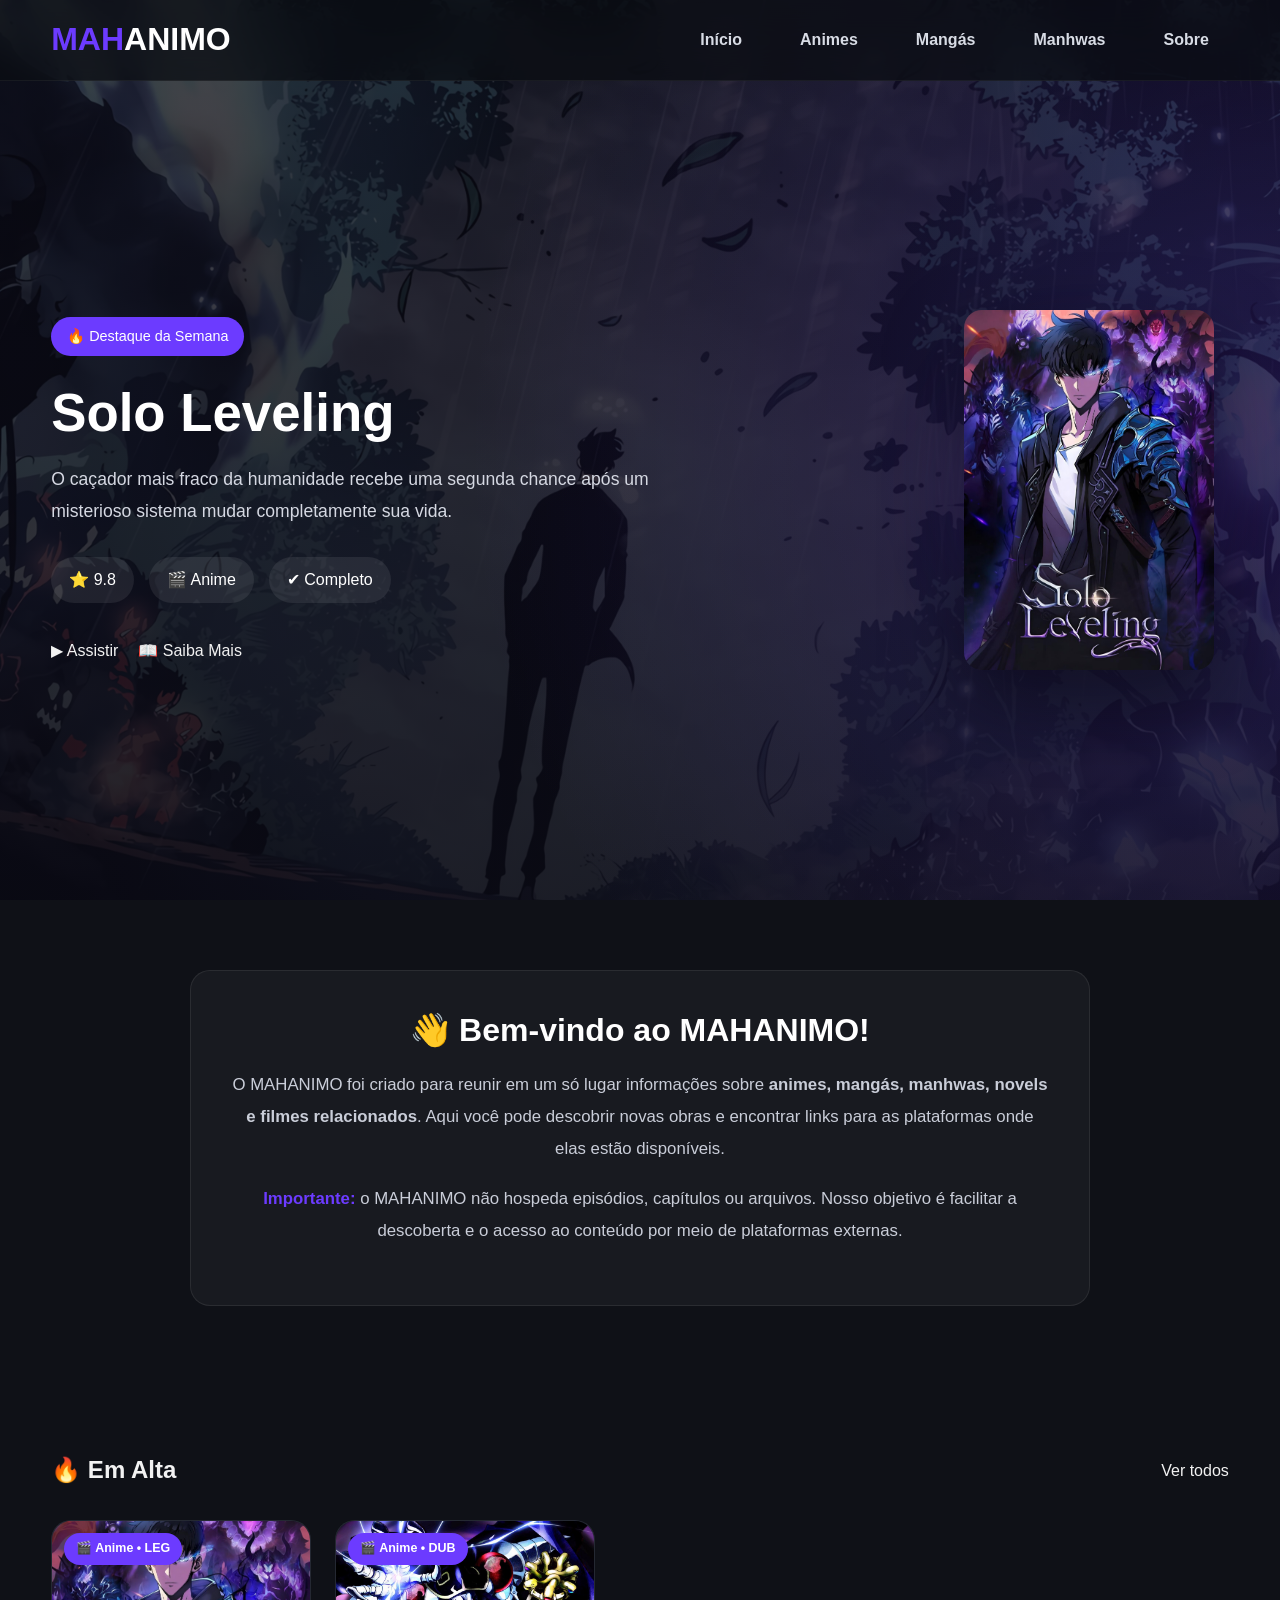
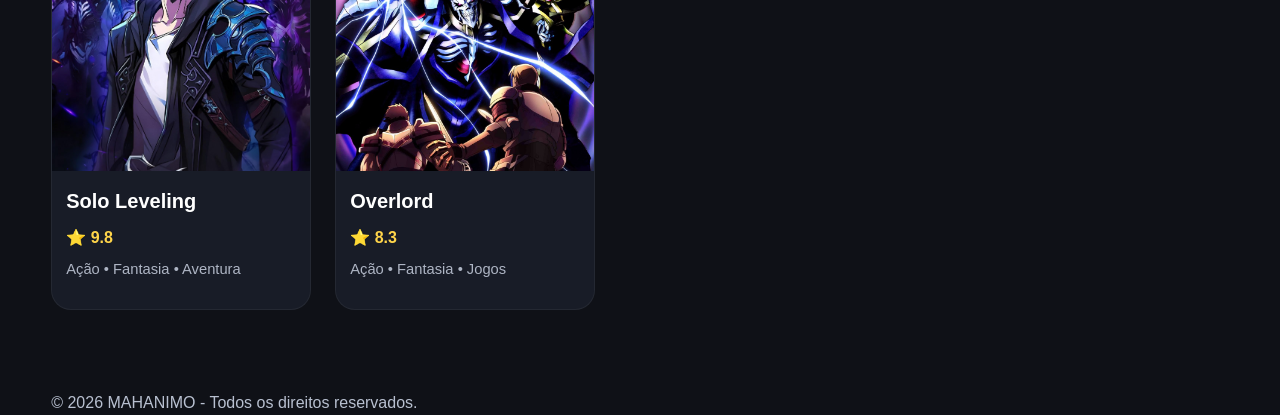
==== projetos/MAHANIMO/index.html @ c658a800 "Adiciona estrutura inicial do MAHANIMO" ====
<!doctype html>
<html lang="pt-BR">
  <head>
    <meta charset="UTF-8" />
    <meta name="viewport" content="width=device-width, initial-scale=1.0" />

    <title>MAHANIMO | Seu universo de animes, mangás e manhwas</title>

    <!-- ======================== LINKS DO CSS -- INICIO =================================== -->

    <!--========= CSS DA PASTA BASE ==============-->

    <link rel="stylesheet" href="assets/css/base/base.css" />
    <link rel="stylesheet" href="assets/css/base/layout.css" />
    <link rel="stylesheet" href="assets/css/base/reset.css" />
    <link rel="stylesheet" href="assets/css/base/responsivo.css" />
    <link rel="stylesheet" href="assets/css/base/tema.css" />
    <link rel="stylesheet" href="assets/css/base/variaveis.css" />

    <!--========= CSS DA PASTA PAGINA INICIAL --  SUBPASTA HERO ==============-->

    <link
      rel="stylesheet"
      href="assets/css/pagina_inicial/hero/hero_estrutura.css"
    />
    <link
      rel="stylesheet"
      href="assets/css/pagina_inicial/hero/hero_aparencia.css"
    />
    <link
      rel="stylesheet"
      href="assets/css/pagina_inicial/hero/hero_animacao.css"
    />

    <!--========= CSS DA PASTA PAGINA INICIAL --  SUBPASTA BOTÕES ==============-->

    <link
      rel="stylesheet"
      href="assets/css/pagina_inicial/botoes/botoes_animacao.css"
    />
    <link
      rel="stylesheet"
      href="assets/css/pagina_inicial/botoes/botoes_aparencia.css"
    />
    <link
      rel="stylesheet"
      href="assets/css/pagina_inicial/botoes/botoes_estrutura.css"
    />

    <!--========= CSS DA PASTA PAGINA INICIAL --  SUBPASTA MENU ==============-->

    <link
      rel="stylesheet"
      href="assets/css/pagina_inicial/menu/menu_animacao.css"
    />
    <link
      rel="stylesheet"
      href="assets/css/pagina_inicial/menu/menu_aparencia.css"
    />
    <link
      rel="stylesheet"
      href="assets/css/pagina_inicial/menu/menu_estrutura.css"
    />

    <!--========= CSS DA PASTA PAGINA INICIAL --  SUBPASTA CATEGORIAS ==============-->

    <link
      rel="stylesheet"
      href="assets/css/pagina_inicial/categorias/categorias_estrutura.css"
    />
    <link
      rel="stylesheet"
      href="assets/css/pagina_inicial/categorias/categorias_aparencia.css"
    />
    <link
      rel="stylesheet"
      href="assets/css/pagina_inicial/categorias/categorias_animacao.css"
    />

    <!--========= CSS DA PASTA PAGINA INICIAL --  SUBPASTA CARDS ==============-->
    <link rel="stylesheet" href="assets/components/cards/cards_estrutura.css" />
    <link rel="stylesheet" href="assets/components/cards/cards_aparencia.css" />
    <link rel="stylesheet" href="assets/components/cards/cards_animacao.css" />
    <link rel="stylesheet" href="assets/components/cards/cards_badges.css" />
    <!--========= CSS DA PASTA PAGINA INICIAL -- SUBPASTA SOBRE ==============-->

    <link rel="stylesheet" href="assets/css/pagina_inicial/sobre/sobre_estrutura.css" />
    <link rel="stylesheet" href="assets/css/pagina_inicial/sobre/sobre_aparencia.css" />
    <link rel="stylesheet" href="assets/css/pagina_inicial/sobre/sobre_animacao.css" />
    <!--================================ FIM DO CSS =================================================-->
  </head>

  <body>
    <!-- ========================= -->
    <!-- HEADER -->
    <!-- ========================= -->
    <header>
      <div class="container">
        <!-- Logo -->
        <a href="index.html" class="logo"> <span>MAH</span>ANIMO </a>

        <!-- Navegação -->
        <nav>
          <ul>
            <li><a href="index.html">Início</a></li>
            <li><a href="pages/anime/index.html">Animes</a></li>
            <li><a href="pages/manga/index.html">Mangás</a></li>
            <li><a href="pages/manhwa/index.html">Manhwas</a></li>
            <li><a href="pages/about/index.html">Sobre</a></li>
          </ul>
        </nav>
      </div>
    </header>

    <!-- ========================= -->
    <!-- CONTEÚDO PRINCIPAL -->
    <!-- ========================= -->
    <main>
      <!-- Hero -->

      <section id="hero">
        <div class="hero-overlay"></div>

        <div class="container hero-container">
          <div class="hero-content">
            <span class="hero-tag"> 🔥 Destaque da Semana </span>

            <h1>Solo Leveling</h1>

            <p>
              O caçador mais fraco da humanidade recebe uma segunda chance após
              um misterioso sistema mudar completamente sua vida.
            </p>

            <div class="hero-info">
              <span>⭐ 9.8</span>

              <span>🎬 Anime</span>

              <span>✔ Completo</span>
            </div>

            <div class="hero-buttons">
              <a href="#" class="btn-primary"> ▶ Assistir </a>

              <a href="#" class="btn-secondary"> 📖 Saiba Mais </a>
            </div>
          </div>

          <div class="hero-image">
            <div class="hero-glow"></div>

            <img
              src="assets/img/backgrounds/hero_pagina_inicial/solo-leveling.jpg"
              alt="Solo Leveling"
            />
          </div>
        </div>
      </section>

      <!-- ============= FIM DO CÓDIGO DO HERO =============================-->

      </section>

<!-- ========================= -->
<!-- SOBRE O MAHANIMO -->
<!-- ========================= -->

<section id="about-site">
    <div class="container">

        <div class="about-box">

            <h2>👋 Bem-vindo ao MAHANIMO!</h2>

            <p>
                O MAHANIMO foi criado para reunir em um só lugar informações sobre
                <strong>animes, mangás, manhwas, novels e filmes relacionados</strong>.
                Aqui você pode descobrir novas obras e encontrar links para as
                plataformas onde elas estão disponíveis.
            </p>

            <p class="about-warning">
                <strong>Importante:</strong> o MAHANIMO não hospeda episódios,
                capítulos ou arquivos. Nosso objetivo é facilitar a descoberta
                e o acesso ao conteúdo por meio de plataformas externas.
            </p>

        </div>

    </div>
</section>

<!-- ========================= -->
<!-- FIM SOBRE O MAHANIMO -->
<!-- ========================= -->

      <!-- ============= INICIO DOS CARDS EM ALTA =============================-->

<section id="trending">

  <div class="container">

    <div class="section-header">

      <h2>🔥 Em Alta</h2>

      <a href="#">Ver todos</a>

    </div>


    <!-- ========================= -->
    <!-- GRID DOS CARDS -->
    <!-- ========================= -->

    <div class="cards">


      <!-- ========================= -->
      <!-- CARD 1 -->
      <!-- ========================= -->

      <article class="card">

        <div class="card-image">

          <img
            src="assets/img/backgrounds/hero_pagina_inicial/solo-leveling.jpg"
            alt="Solo Leveling"
          />


          <!-- ========================= -->
          <!-- BADGE -->
          <!-- ========================= -->

          <span class="card-type anime">
            🎬 Anime • LEG
          </span>


          <!-- ========================= -->
          <!-- INFORMAÇÕES AO PASSAR O MOUSE -->
          <!-- ========================= -->

          <div class="card-hover-info">

            <h4>Informações</h4>

            <p>
              <strong>Gêneros:</strong>
              Ação, Aventura, Fantasia.
            </p>

            <p>
              <strong>Ano:</strong>
              2024
            </p>

            <p>
              <strong>Episódios:</strong>
              12
            </p>

            <p>
              <strong>Status:</strong>
              Concluído
            </p>

            <p class="card-synopsis">
              Um caçador considerado o mais fraco desperta um poder
              misterioso capaz de mudar completamente seu destino.
            </p>

          </div>

        </div>


        <!-- ========================= -->
        <!-- CONTEÚDO DO CARD -->
        <!-- ========================= -->

        <div class="card-content">
                <a
                  href="https://animesonlinecc.to/anime/solo-leveling/"
                  target="_blank"
                  rel="noopener noreferrer"
                  class="card-title"
                >
                  Solo Leveling
                </a>

                <p class="card-rating">⭐ 9.8</p>

                <p class="card-genres">Ação • Fantasia • Aventura</p>
              </div>

      </article>


      <!-- ========================= -->
      <!-- CARD 2 -->
      <!-- ========================= -->

      <article class="card">

        <div class="card-image">

          <img
            src="assets/img/animes/cards/overlord_temporadas/overlord_1_temp.jpg"
            alt="Overlord"
          />

          <span class="card-type anime">
            🎬 Anime • DUB
          </span>


          <div class="card-hover-info">

            <h4>Informações</h4>

            <p>
              <strong>Gêneros:</strong>
              Ação, Aventura, Fantasia, Jogos, Magia, Sobrenatural.
            </p>

            <p>
              <strong>Ano:</strong>
              2015
            </p>

            <p>
              <strong>Episódios:</strong>
              13
            </p>

            <p>
              <strong>Status:</strong>
              Concluído
            </p>

            <p class="card-synopsis">
              Preso para sempre em um jogo de RPG,
              um poderoso mago esquelético decide conquistar este novo mundo de fantasia
              junto de seus fiéis e implacáveis servos.
            </p>

          </div>

        </div>


        <div class="card-content">
                <a
                  href="https://animefire.io/animes/overlord-dublado-todos-os-episodios"
                  target="_blank"
                  rel="noopener noreferrer"
                  class="card-title"
                >
                  Overlord
                </a>

                <p class="card-rating">⭐ 8.3</p>

                <p class="card-genres">Ação • Fantasia • Jogos</p>
              </div>
      </article>
    </div>
  </div>
</section>

<!-- ============= FIM DOS CARDS EM ALTA =============================-->
            

            

            
          </div>
        </div>
      </section>
    </main>

    <!-- ========================= -->
    <!-- FOOTER -->
    <!-- ========================= -->
    <footer>
      <div class="container">
        <p>&copy; 2026 MAHANIMO - Todos os direitos reservados.</p>
      </div>
    </footer>
  </body>
</html>
---- projetos/MAHANIMO/assets/css/base/base.css ----
/* ==================================================
   BASE
================================================== */

html{

    scroll-behavior:smooth;
}

body{

    overflow-x:hidden;
}

section{

    position:relative;
}
---- projetos/MAHANIMO/assets/css/base/layout.css ----
/* ==========================================
   LAYOUT
========================================== */

.container{

    width:min(92%,1400px);
    margin:0 auto;
}

.grid{

    display:grid;
}

.flex{

    display:flex;
}

.hidden{

    display:none;
}
---- projetos/MAHANIMO/assets/css/base/responsivo.css ----
/* ==========================================
   RESPONSIVIDADE
========================================== */

/* Notebook */

@media(max-width:1200px){
}

/* Tablet */

@media(max-width:768px){
}

/* Celular */

@media(max-width:480px){
}
---- projetos/MAHANIMO/assets/css/base/tema.css ----
/* ==================================================
   TEMA GLOBAL
================================================== */

body{

    background:var(--cor-fundo);
    color:var(--cor-texto);
    font-family:var(--fonte-principal);
    line-height:1.6;
}

h1,
h2,
h3,
h4,
h5,
h6{

    color:var(--cor-texto);
    line-height:1.2;
    font-weight:700;
}

p{

    color:var(--cor-texto-secundario);
}
---- projetos/MAHANIMO/assets/css/base/variaveis.css ----
/* ==========================================
   VARIÁVEIS GLOBAIS
========================================== */

:root{

    /* CORES */

    --cor-fundo:#0F1117;
    --cor-superficie:#1B2230;
    --cor-superficie-hover:#252F42;
    --cor-primaria:#6C3BFF;
    --cor-primaria-hover:#8A63FF;
    --cor-texto:#F2F2F2;
    --cor-texto-secundario:#B8C0D0;
    --cor-destaque:#FFD43B;
    --cor-borda:#2B3446;

    /* FONTES */

    --fonte-principal:Arial, Helvetica, sans-serif;

    /* SOMBRAS */

    --sombra-pequena:0 4px 12px rgba(0,0,0,.18);
    --sombra-media:0 8px 20px rgba(0,0,0,.25);
    --sombra-grande:0 15px 35px rgba(0,0,0,.35);

    /* BORDAS */

    --radius-pequeno:8px;
    --radius-medio:15px;
    --radius-grande:25px;

    /* TRANSIÇÕES */

    --transicao:.30s ease;
}
---- projetos/MAHANIMO/assets/css/pagina_inicial/hero/hero_estrutura.css ----
/* ===========================
   HERO - ESTRUTURA
=========================== */

#hero{

    position: relative;
    min-height: 100vh;
    padding-top: 80px; 
    display: flex;
    align-items: center;
    overflow: hidden;
}

.hero-overlay{

    position:absolute;
    inset:0;
}

.hero-container{

    display:flex;
    justify-content:space-between;
    align-items:center;
    gap:60px;
    position:relative;
    z-index:2;
}

.hero-content{

    flex:1;
    max-width:600px;
}

.hero-image{

    flex:0 0 280px;
    display:flex;
    justify-content:center;
    align-items:center;
    position:relative;
}

.hero-image img{

    width:250px;
    height:360px;
    object-fit:cover;
    border-radius:18px;
    position:relative;
    z-index:2;
    box-shadow:
    
        0 20px 45px rgba(0,0,0,.55);
}

.hero-glow{

    position:absolute;
    width:270px;
    height:270px;
    border-radius:50%;
    animation:heroGlow 4s ease-in-out infinite;
    background:

        radial-gradient(

            rgba(108,59,255,.65),
            transparent 70%
        );
    filter:blur(45px);
    z-index:1;
}

@keyframes heroGlow{

    0%{
        transform:scale(.95);
        opacity:.65;
    }

    50%{
        transform:scale(1.08);
        opacity:1;
    }

    100%{
        transform:scale(.95);
        opacity:.65;
    }
}
---- projetos/MAHANIMO/assets/css/pagina_inicial/hero/hero_aparencia.css ----
/* ===========================
   HERO - APARÊNCIA
=========================== */

#hero{

    background:
    linear-gradient(

        rgba(10,10,20,.75),
        rgba(10,10,20,.90)
    ),

    url("../../../img/backgrounds/home/anime_fundo.webp");

    background-size:cover;
    background-position:center;
}

.hero-overlay{

    background:
    radial-gradient(

        circle at right,
        rgba(108,59,255,.20),
        transparent 60%
    );
}

.hero-tag{

    display:inline-block;
    padding:8px 16px;
    border-radius:30px;
    background:#6C3BFF;
    color:white;
    font-size:.9rem;
    margin-bottom:25px;
}

.hero-content h1{

    font-size:3.3rem;
    color:white;
    margin-bottom:20px;
}

.hero-content p{

    color:#D5D8E2;
    line-height:1.8;
    font-size:1.1rem;
    margin-bottom:30px;
}

.hero-info{

    display:flex;
    gap:15px;
    margin-bottom:35px;
    flex-wrap:wrap;
}

.hero-info span{

    background:rgba(255,255,255,.08);
    color:white;
    padding:10px 18px;
    border-radius:30px;
}

.hero-buttons{

    display:flex;
    gap:20px;
}

.hero-image img{

    box-shadow:

        0 30px 80px rgba(0,0,0,.45);
}
---- projetos/MAHANIMO/assets/css/pagina_inicial/hero/hero_animacao.css ----
/* ===========================
   HERO - ANIMAÇÕES
=========================== */

.hero-content{

    animation:fadeLeft .8s ease;
}

.hero-image{

    animation:fadeRight .8s ease;
}

.hero-image img{

    animation:float 5s ease-in-out infinite;
}

@keyframes fadeLeft{

    from{
        opacity:0;
        transform:translateX(-50px);
    }

    to{
        opacity:1;
        transform:none;
    }
}

@keyframes fadeRight{

    from{
        opacity:0;
        transform:translateX(50px);
    }

    to{
        opacity:1;
        transform:none;
    }
}

@keyframes float{

    0%{
        transform:translateY(0);
    }

    50%{
        transform:translateY(-12px);
    }

    100%{
        transform:translateY(0);
    }
}
---- projetos/MAHANIMO/assets/css/pagina_inicial/menu/menu_animacao.css ----
/* ===========================
   MENU - ANIMAÇÕES
=========================== */

.logo{

    transition:.3s;
}

.logo:hover{

    transform:scale(1.05);
}

nav a{

    transition:

        background .30s,
        color .30s,
        transform .30s;
}

nav a:hover{

    transform:translateY(-2px);
}

header{

    transition:.4s;
}
---- projetos/MAHANIMO/assets/css/pagina_inicial/menu/menu_aparencia.css ----
/* ===========================
   MENU - APARÊNCIA
=========================== */

header{

    background:rgba(10,12,18,.75);
    backdrop-filter:blur(18px);
    border-bottom:1px solid rgba(255,255,255,.05);
}

.logo{

    font-size:2rem;
    font-weight:700;
    color:#FFFFFF;
}

.logo span{

    color:#6C3BFF;
}

nav a{

    color:#D8DCE5;
    text-decoration:none;
    font-weight:600;
    transition:.3s;
}

nav a:hover{

    background:#6C3BFF;
    color:#FFFFFF;
}

nav a.active{

    background:#6C3BFF;
    color:#FFFFFF;
}
---- projetos/MAHANIMO/assets/css/pagina_inicial/menu/menu_estrutura.css ----
/* ===========================
   MENU - ESTRUTURA
=========================== */

header{

    width:100%;
    position:fixed;
    top:0;
    left:0;
    z-index:1000;
}

header .container{

    display:flex;
    justify-content:space-between;
    align-items:center;
    height:80px;
}

.logo{

    display:flex;
    align-items:center;
    text-decoration:none;
}

nav ul{

    display:flex;
    align-items:center;
    gap:18px;
    list-style:none;
}

nav li{

    display:flex;
}

nav a{

    display:flex;
    align-items:center;
    justify-content:center;
    padding:12px 20px;
    border-radius:10px;
}
---- projetos/MAHANIMO/assets/css/pagina_inicial/categorias/categorias_estrutura.css ----
/* ===========================
   CATEGORIAS - ESTRUTURA
=========================== */

#categorias{

    padding:90px 0;
}

.section-title{

    text-align:center;
    margin-bottom:60px;
}

.categorias-grid{

    display:grid;
    grid-template-columns:
        repeat(auto-fit, minmax(220px,1fr));

    gap:30px;
}

.categoria-card{

    display:flex;
    flex-direction:column;
    justify-content:center;
    align-items:center;
    text-align:center;
    padding:40px 30px;
    border-radius:20px;
    min-height:240px;
}

.categoria-icon{

    font-size:3.5rem;
    margin-bottom:25px;
}

.categoria-card h3{

    margin-bottom:15px;
}

.categoria-card p{

    line-height:1.6;
}
---- projetos/MAHANIMO/assets/css/pagina_inicial/categorias/categorias_aparencia.css ----
/* ===========================
   CATEGORIAS - APARÊNCIA
=========================== */

#categorias{

    background:#0F1117;
}

.section-title h2{

    font-size:2.4rem;
    color:#FFFFFF;
    margin-bottom:15px;
}

.section-title p{

    color:#B8BEC9;
    font-size:1rem;
}

.categoria-card{

    background:#171A22;
    border:1px solid rgba(255,255,255,.05);
    color:#FFFFFF;
    box-shadow:

        0 12px 30px rgba(0,0,0,.25);
}

.categoria-icon{

    color:#6C3BFF;
}

.categoria-card h3{

    font-size:1.4rem;
}

.categoria-card p{

    color:#C7CCD6;
}
---- projetos/MAHANIMO/assets/css/pagina_inicial/categorias/categorias_animacao.css ----
/* ===========================
   CATEGORIAS - ANIMAÇÃO
=========================== */

.categoria-card{

    transition:

        transform .35s ease,
        box-shadow .35s ease,
        border-color .35s ease;
}

.categoria-card:hover{

    transform:translateY(-8px);
    border-color:#6C3BFF;
    box-shadow:
        0 20px 45px rgba(108,59,255,.25);
}

.categoria-icon{

    transition:
        transform .35s ease,
        color .35s ease;
}

.categoria-card:hover .categoria-icon{

    transform:scale(1.15);
    color:#8A63FF;
}
---- projetos/MAHANIMO/assets/components/cards/cards_estrutura.css ----
/* ==========================================================
Projeto.....: MAHANIMO
Arquivo.....: cards_estrutura.css
Descrição...: Estrutura dos Cards
Autor.......: OpenAI + Marciel
Versão......: 0.7
========================================================== */


/* ===========================
   SEÇÕES QUE UTILIZAM CARDS
=========================== */

#trending,
#anime-catalog{

    padding:80px 0;
}

/* ===========================
   CABEÇALHO DA SEÇÃO
=========================== */

.section-header{

    display:flex;
    justify-content:space-between;
    align-items:center;
    margin-bottom:35px;
}

/* ===========================
   GRADE DOS CARDS
=========================== */

.cards{

    display:grid;
    grid-template-columns:
    repeat(auto-fill, 260px);
    gap:24px;
    justify-content:start;
    align-items:start;
}

/* ===========================
   CARD
=========================== */

.card {
    width: 260px;
    height: 390px;
    display: flex;
    flex-direction: column;
    overflow: hidden;
    border-radius: 18px;
    position: relative;
}

/* ===========================
   ÁREA DA IMAGEM
=========================== */

.card-image {
    width: 100%;
    height: 250px;
    flex-shrink: 0;
    position: relative;
    overflow: hidden;
}

/* ===========================
   IMAGEM
=========================== */

.card-image img {
    width: 100%;
    height: 100%;
    object-fit: cover;
    object-position: center 25%;
}

/* ===========================
   CONTEÚDO
=========================== */

.card-content {
    display: flex;
    flex-direction: column;
    gap: 8px;
    padding: 14px;
    flex: 1;
}
---- projetos/MAHANIMO/assets/components/cards/cards_aparencia.css ----
/* ==========================================================
Projeto.....: MAHANIMO
Arquivo.....: cards_aparencia.css
Descrição...: Aparência dos Cards
Autor.......: OpenAI + Marciel
Versão......: 0.6
========================================================== */


/* ===========================
   CARD
=========================== */

.card{

    background:#181C27;
    border:1px solid rgba(255,255,255,.05);
    border-radius:20px;
}

/* ===========================
   TÍTULO
=========================== */

.card-title{

    font-size:1.25rem;
    color:#FFF;
    font-weight:700;
}

/* ===========================
   AVALIAÇÃO
=========================== */

.card-rating{

    color:#FFD54A;
    font-weight:700;
}

/* ===========================
   GÊNEROS
=========================== */

.card-genres{

    color:#AEB5C4;
    font-size:.92rem;
}

/* ===========================
   IDIOMA
=========================== */

.card-language{

    display:inline-block;
    width:max-content;
    padding:5px 12px;
    border-radius:25px;
    background:#313752;
    color:#FFF;
    font-size:.80rem;
}

/* ===========================
   STATUS
=========================== */

.card-status{

    display:inline-flex;
    width:max-content;
    padding:6px 12px;
    border-radius:25px;
    font-size:.80rem;
    font-weight:600;
}

/* ===========================
   STATUS - CONCLUÍDO
=========================== */

.completed{

    background:rgba(40,167,69,.15);
    color:#3FD36A;
}

/* ===========================
   PAINEL DE INFORMAÇÕES
=========================== */

.card-hover-info{

    position:absolute;
    inset:0;
    display:flex;
    flex-direction:column;
    justify-content:flex-start;
    padding:24px;
    background:rgba(10,12,18,.94);
    color:#FFF;
    opacity:0;
    visibility:hidden;
    transform:translateY(10px);
    z-index:5;
    overflow-y:auto;
}

/* ===========================
   TÍTULO DO PAINEL
=========================== */

.card-hover-info h4{

    margin-bottom:14px;
    font-size:1.15rem;
    color:#FFF;
}

/* ===========================
   TEXTOS DO PAINEL
=========================== */

.card-hover-info p{

    margin-bottom:8px;
    color:#AEB5C4;
    font-size:.84rem;
    line-height:1.4;
}

/* ===========================
   DESTAQUES
=========================== */

.card-hover-info strong{

    color:#FFF;
}

/* ===========================
   SINOPSE
=========================== */

.card-synopsis{

    margin-top:8px;
    padding-top:10px;
    border-top:1px solid rgba(255,255,255,.1);
}
---- projetos/MAHANIMO/assets/components/cards/cards_animacao.css ----
/* ==========================================================
Projeto.....: MAHANIMO
Arquivo.....: cards_animacao.css
Descrição...: Animações dos Cards
Autor.......: OpenAI + Marciel
Versão......: 0.1
========================================================== */


/* ===========================
   ANIMAÇÃO DO PAINEL
=========================== */

.card-hover-info{

    transition:
        opacity .3s ease,
        visibility .3s ease,
        transform .3s ease;
}

/* ===========================
   ATIVAÇÃO AO PASSAR O MOUSE
=========================== */

.card:hover .card-hover-info{

    opacity:1;
    visibility:visible;
    transform:translateY(0);
}
---- projetos/MAHANIMO/assets/components/cards/cards_badges.css ----
/* ==========================================================
Projeto.....: MAHANIMO
Arquivo.....: cards_badges.css
Descrição...: Badges das Capas dos Cards
Autor.......: OpenAI + Marciel
Versão......: 0.1
========================================================== */


/* ===========================
   BADGE DO TIPO DA OBRA
=========================== */

.card-type{

    position:absolute;
    top:12px;
    left:12px;
    padding:6px 12px;
    border-radius:30px;
    background:#6C3BFF;
    color:#FFF;
    font-size:.78rem;
    font-weight:600;
    z-index:2;
}


/* ===========================
   BADGE - ANIME
=========================== */

.card-type.anime{

    background:#6C3BFF;
}


/* ===========================
   BADGE - MANGÁ
=========================== */

.card-type.manga{

    background:#2F80ED;
}


/* ===========================
   BADGE - MANHWA
=========================== */

.card-type.manhwa{

    background:#FF8A00;
}


/* ===========================
   BADGE - FILME
=========================== */

.card-type.filme{

    background:#E53935;
}


/* ===========================
   BADGE - NOVEL
=========================== */

.card-type.novel{

    background:#2EAF5D;
}
---- projetos/MAHANIMO/assets/css/pagina_inicial/sobre/sobre_estrutura.css ----
/* ===========================
   SOBRE - ESTRUTURA
=========================== */

#about-site{

    padding:70px 0;
}

.about-box{

    max-width:900px;
    margin:0 auto;
    padding:40px;
    border-radius:20px;
}
---- projetos/MAHANIMO/assets/css/pagina_inicial/sobre/sobre_aparencia.css ----
/* ===========================
   SOBRE - APARÊNCIA
=========================== */

.about-box{

    background:rgba(255,255,255,.04);
    border:1px solid rgba(255,255,255,.08);
    text-align:center;
}

.about-box h2{

    color:#FFFFFF;
    font-size:2rem;
    margin-bottom:20px;
}

.about-box p{

    color:#C9CDD8;
    line-height:1.9;
    font-size:1.05rem;
    margin-bottom:18px;
}

.about-warning{

    color:#E5E7F0;
    font-size:.98rem;
}

.about-warning strong{

    color:#6C3BFF;
}
---- projetos/MAHANIMO/assets/css/pagina_inicial/sobre/sobre_animacao.css ----
/* ===========================
   SOBRE - ANIMAÇÃO
=========================== */

.about-box{

    transition:.35s;
}

.about-box:hover{

    transform:translateY(-4px);
    border-color:rgba(108,59,255,.45);
}
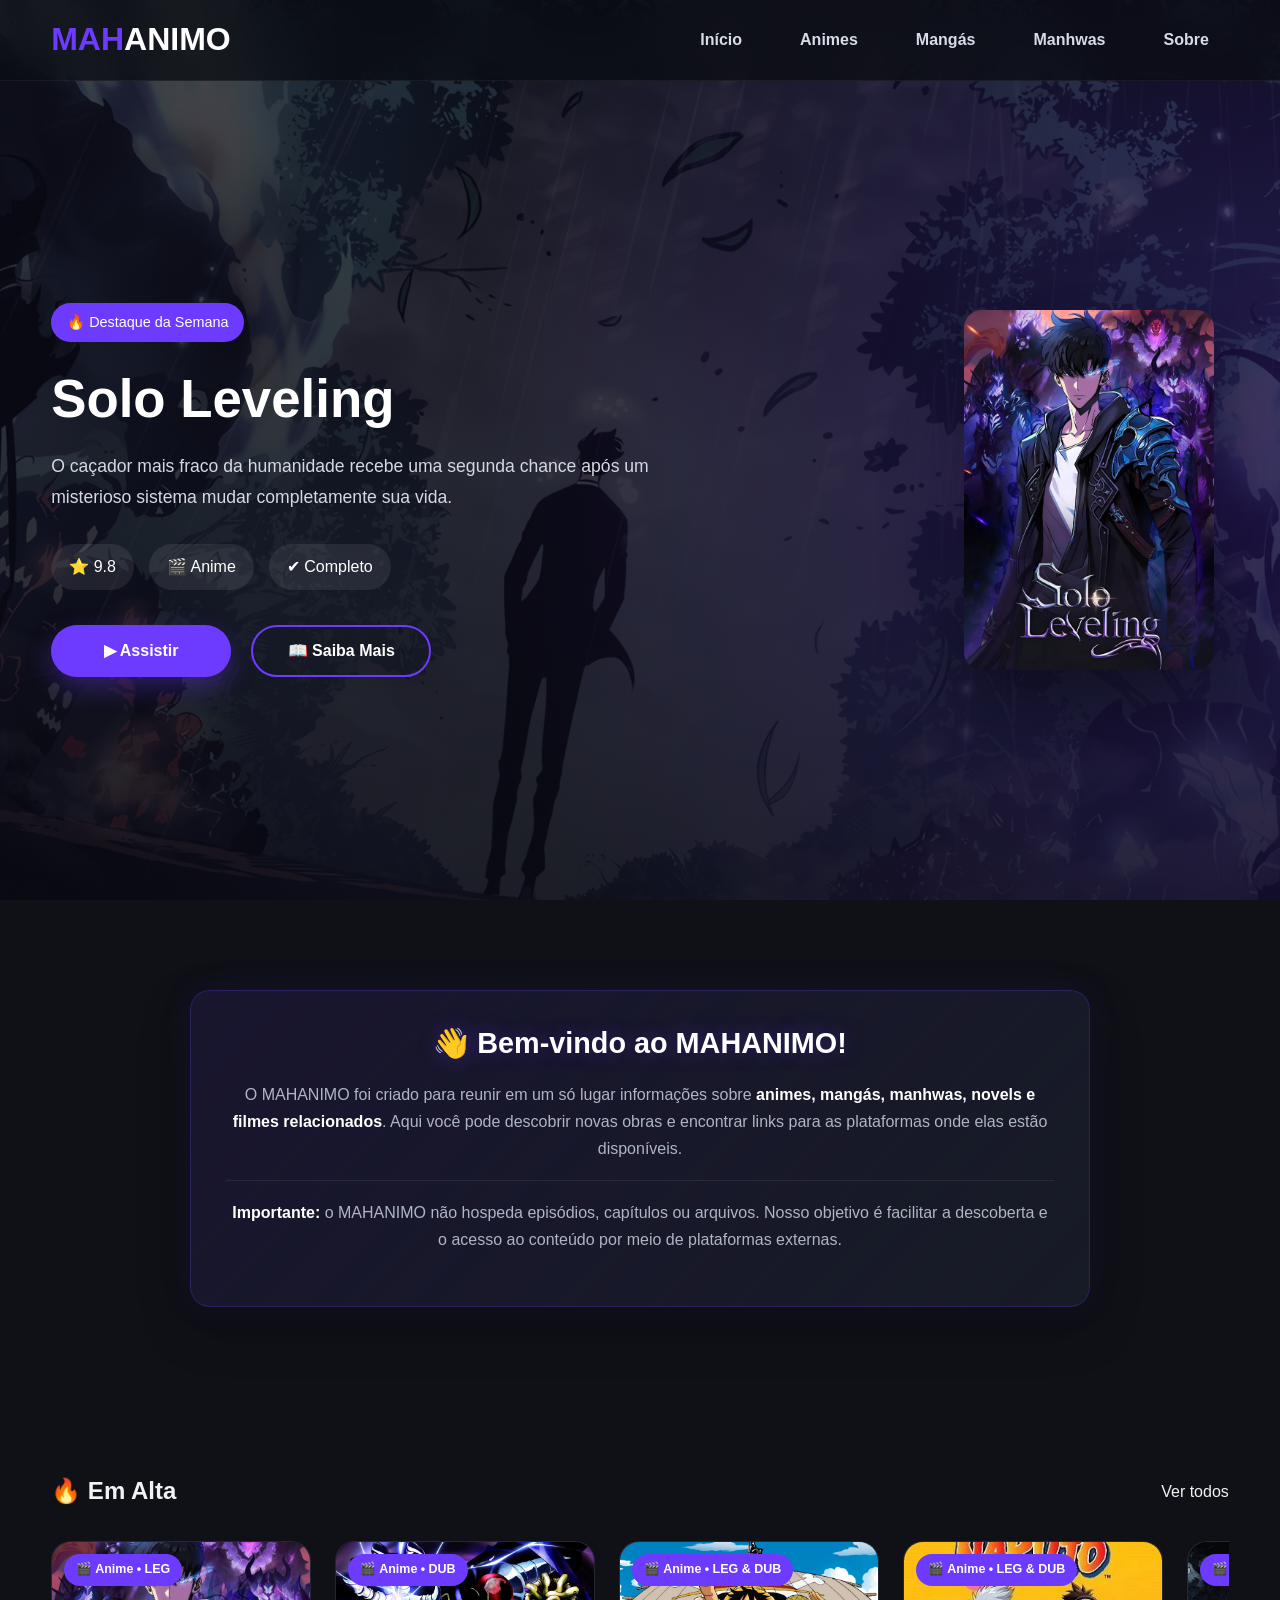
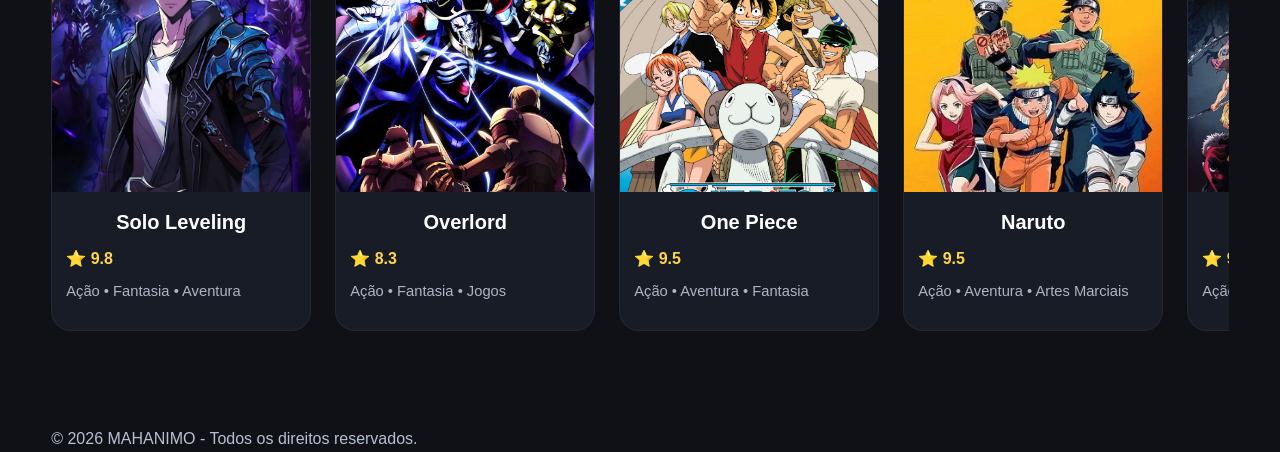
==== commit cc6257c6: "ajuste de bugs e melhorias de sistema e adição de novos cards" ====
--- a/projetos/MAHANIMO/index.html
+++ b/projetos/MAHANIMO/index.html
@@ -6,87 +6,112 @@
 
     <title>MAHANIMO | Seu universo de animes, mangás e manhwas</title>
 
-    <!-- ======================== LINKS DO CSS -- INICIO =================================== -->
-
-    <!--========= CSS DA PASTA BASE ==============-->
-
+    <!-- ======================== -->
+    <!-- CSS BASE -->
+    <!-- ======================== -->
+
+    <link rel="stylesheet" href="assets/css/base/reset.css" />
     <link rel="stylesheet" href="assets/css/base/base.css" />
     <link rel="stylesheet" href="assets/css/base/layout.css" />
-    <link rel="stylesheet" href="assets/css/base/reset.css" />
-    <link rel="stylesheet" href="assets/css/base/responsivo.css" />
     <link rel="stylesheet" href="assets/css/base/tema.css" />
     <link rel="stylesheet" href="assets/css/base/variaveis.css" />
-
-    <!--========= CSS DA PASTA PAGINA INICIAL --  SUBPASTA HERO ==============-->
-
-    <link
-      rel="stylesheet"
-      href="assets/css/pagina_inicial/hero/hero_estrutura.css"
-    />
-    <link
-      rel="stylesheet"
-      href="assets/css/pagina_inicial/hero/hero_aparencia.css"
-    />
-    <link
-      rel="stylesheet"
-      href="assets/css/pagina_inicial/hero/hero_animacao.css"
-    />
-
-    <!--========= CSS DA PASTA PAGINA INICIAL --  SUBPASTA BOTÕES ==============-->
-
-    <link
-      rel="stylesheet"
-      href="assets/css/pagina_inicial/botoes/botoes_animacao.css"
-    />
-    <link
-      rel="stylesheet"
-      href="assets/css/pagina_inicial/botoes/botoes_aparencia.css"
-    />
-    <link
-      rel="stylesheet"
-      href="assets/css/pagina_inicial/botoes/botoes_estrutura.css"
-    />
-
-    <!--========= CSS DA PASTA PAGINA INICIAL --  SUBPASTA MENU ==============-->
-
-    <link
-      rel="stylesheet"
-      href="assets/css/pagina_inicial/menu/menu_animacao.css"
-    />
-    <link
-      rel="stylesheet"
-      href="assets/css/pagina_inicial/menu/menu_aparencia.css"
-    />
-    <link
-      rel="stylesheet"
-      href="assets/css/pagina_inicial/menu/menu_estrutura.css"
-    />
-
-    <!--========= CSS DA PASTA PAGINA INICIAL --  SUBPASTA CATEGORIAS ==============-->
+    <link rel="stylesheet" href="assets/css/base/responsivo.css" />
+
+    <!-- ======================== -->
+    <!-- CSS DO MENU -->
+    <!-- ======================== -->
+
+    <link rel="stylesheet" href="assets/components/menu/menu_estrutura.css" />
+    <link rel="stylesheet" href="assets/components/menu/menu_aparencia.css" />
+    <link rel="stylesheet" href="assets/components/menu/menu_animacao.css" />
+    <link rel="stylesheet" href="assets/components/menu/menu_responsivo.css" />
+
+    <!--========= CSS DA PASTA PAGINA INICIAL -- SUBPASTA HERO ==============-->
+    <link
+      rel="stylesheet"
+      href="assets/css/paginas/pagina_inicial/hero/hero_estrutura.css"
+    />
+    <link
+      rel="stylesheet"
+      href="assets/css/paginas/pagina_inicial/hero/hero_aparencia.css"
+    />
+    <link
+      rel="stylesheet"
+      href="assets/css/paginas/pagina_inicial/hero/hero_animacao.css"
+    />
+    <link
+      rel="stylesheet"
+      href="assets/css/paginas/pagina_inicial/hero/hero_responsivo.css"
+    />
+
+    <!-- ======================== -->
+    <!-- CSS DOS BOTÕES -->
+    <!-- ======================== -->
+
+    <link
+      rel="stylesheet"
+      href="assets/css/paginas/pagina_inicial/botoes/botoes_estrutura.css"
+    />
+
+    <link
+      rel="stylesheet"
+      href="assets/css/paginas/pagina_inicial/botoes/botoes_aparencia.css"
+    />
+
+    <link
+      rel="stylesheet"
+      href="assets/css/paginas/pagina_inicial/botoes/botoes_animacao.css"
+    />
+
+    <!-- ======================== -->
+    <!-- CSS DAS CATEGORIAS -->
+    <!-- ======================== -->
 
     <link
       rel="stylesheet"
       href="assets/css/pagina_inicial/categorias/categorias_estrutura.css"
     />
+
     <link
       rel="stylesheet"
       href="assets/css/pagina_inicial/categorias/categorias_aparencia.css"
     />
+
     <link
       rel="stylesheet"
       href="assets/css/pagina_inicial/categorias/categorias_animacao.css"
     />
 
-    <!--========= CSS DA PASTA PAGINA INICIAL --  SUBPASTA CARDS ==============-->
+    <!-- ======================== -->
+    <!-- CSS DOS CARDS -->
+    <!-- COMPONENTE COMPARTILHADO -->
+    <!-- ======================== -->
+
     <link rel="stylesheet" href="assets/components/cards/cards_estrutura.css" />
+
     <link rel="stylesheet" href="assets/components/cards/cards_aparencia.css" />
+
     <link rel="stylesheet" href="assets/components/cards/cards_animacao.css" />
+
     <link rel="stylesheet" href="assets/components/cards/cards_badges.css" />
-    <!--========= CSS DA PASTA PAGINA INICIAL -- SUBPASTA SOBRE ==============-->
-
-    <link rel="stylesheet" href="assets/css/pagina_inicial/sobre/sobre_estrutura.css" />
-    <link rel="stylesheet" href="assets/css/pagina_inicial/sobre/sobre_aparencia.css" />
-    <link rel="stylesheet" href="assets/css/pagina_inicial/sobre/sobre_animacao.css" />
+
+    <!-- ======================== -->
+    <!-- CSS RESPONSIVO DOS CARDS -->
+    <!-- ======================== -->
+
+    <link
+      rel="stylesheet"
+      href="assets/components/cards/cards_responsivo.css"
+    />
+
+    <!-- ======================== -->
+    <!-- CSS SOBRE -->
+    <!-- ======================== -->
+
+    <link
+      rel="stylesheet"
+      href="assets/css/paginas/pagina_inicial/sobre/sobre_aparencia.css"
+    />
     <!--================================ FIM DO CSS =================================================-->
   </head>
 
@@ -116,7 +141,9 @@
     <!-- CONTEÚDO PRINCIPAL -->
     <!-- ========================= -->
     <main>
-      <!-- Hero -->
+      <!-- ========================= -->
+      <!-- HERO -->
+      <!-- ========================= -->
 
       <section id="hero">
         <div class="hero-overlay"></div>
@@ -134,9 +161,7 @@
 
             <div class="hero-info">
               <span>⭐ 9.8</span>
-
               <span>🎬 Anime</span>
-
               <span>✔ Completo</span>
             </div>
 
@@ -151,233 +176,413 @@
             <div class="hero-glow"></div>
 
             <img
-              src="assets/img/backgrounds/hero_pagina_inicial/solo-leveling.jpg"
+              src="assets/img/backgrounds/hero_pagina_inicial/image.png"
               alt="Solo Leveling"
             />
           </div>
         </div>
       </section>
 
-      <!-- ============= FIM DO CÓDIGO DO HERO =============================-->
-
+      <!-- ========================= -->
+      <!-- SOBRE / BEM-VINDO -->
+      <!-- ========================= -->
+
+      <section id="about">
+        <div class="container">
+          <div class="about-box">
+            <h2>👋 Bem-vindo ao MAHANIMO!</h2>
+
+            <p>
+              O MAHANIMO foi criado para reunir em um só lugar informações sobre
+              <strong
+                >animes, mangás, manhwas, novels e filmes relacionados</strong
+              >. Aqui você pode descobrir novas obras e encontrar links para as
+              plataformas onde elas estão disponíveis.
+            </p>
+
+            <p class="about-warning">
+              <strong>Importante:</strong> o MAHANIMO não hospeda episódios,
+              capítulos ou arquivos. Nosso objetivo é facilitar a descoberta e o
+              acesso ao conteúdo por meio de plataformas externas.
+            </p>
+          </div>
+        </div>
       </section>
 
-<!-- ========================= -->
-<!-- SOBRE O MAHANIMO -->
-<!-- ========================= -->
-
-<section id="about-site">
-    <div class="container">
-
-        <div class="about-box">
-
-            <h2>👋 Bem-vindo ao MAHANIMO!</h2>
-
-            <p>
-                O MAHANIMO foi criado para reunir em um só lugar informações sobre
-                <strong>animes, mangás, manhwas, novels e filmes relacionados</strong>.
-                Aqui você pode descobrir novas obras e encontrar links para as
-                plataformas onde elas estão disponíveis.
-            </p>
-
-            <p class="about-warning">
-                <strong>Importante:</strong> o MAHANIMO não hospeda episódios,
-                capítulos ou arquivos. Nosso objetivo é facilitar a descoberta
-                e o acesso ao conteúdo por meio de plataformas externas.
-            </p>
-
-        </div>
-
-    </div>
-</section>
-
-<!-- ========================= -->
-<!-- FIM SOBRE O MAHANIMO -->
-<!-- ========================= -->
-
-      <!-- ============= INICIO DOS CARDS EM ALTA =============================-->
-
-<section id="trending">
-
-  <div class="container">
-
-    <div class="section-header">
-
-      <h2>🔥 Em Alta</h2>
-
-      <a href="#">Ver todos</a>
-
-    </div>
-
-
-    <!-- ========================= -->
-    <!-- GRID DOS CARDS -->
-    <!-- ========================= -->
-
-    <div class="cards">
-
-
       <!-- ========================= -->
-      <!-- CARD 1 -->
+      <!-- EM ALTA -->
       <!-- ========================= -->
 
-      <article class="card">
-
-        <div class="card-image">
-
-          <img
-            src="assets/img/backgrounds/hero_pagina_inicial/solo-leveling.jpg"
-            alt="Solo Leveling"
-          />
-
+      <section id="trending">
+        <div class="container">
+          <div class="section-header">
+            <h2>🔥 Em Alta</h2>
+
+            <a href="#"> Ver todos </a>
+          </div>
 
           <!-- ========================= -->
-          <!-- BADGE -->
+          <!-- GRID DOS CARDS -->
           <!-- ========================= -->
 
-          <span class="card-type anime">
-            🎬 Anime • LEG
-          </span>
-
-
-          <!-- ========================= -->
-          <!-- INFORMAÇÕES AO PASSAR O MOUSE -->
-          <!-- ========================= -->
-
-          <div class="card-hover-info">
-
-            <h4>Informações</h4>
-
-            <p>
-              <strong>Gêneros:</strong>
-              Ação, Aventura, Fantasia.
-            </p>
-
-            <p>
-              <strong>Ano:</strong>
-              2024
-            </p>
-
-            <p>
-              <strong>Episódios:</strong>
-              12
-            </p>
-
-            <p>
-              <strong>Status:</strong>
-              Concluído
-            </p>
-
-            <p class="card-synopsis">
-              Um caçador considerado o mais fraco desperta um poder
-              misterioso capaz de mudar completamente seu destino.
-            </p>
-
-          </div>
-
-        </div>
-
-
-        <!-- ========================= -->
-        <!-- CONTEÚDO DO CARD -->
-        <!-- ========================= -->
-
-        <div class="card-content">
-                <a
-                  href="https://animesonlinecc.to/anime/solo-leveling/"
-                  target="_blank"
-                  rel="noopener noreferrer"
+          <div class="cards">
+            <!-- ========================= -->
+            <!-- CARD 1 - SOLO LEVELING -->
+            <!-- ========================= -->
+
+            <article class="card">
+              <div class="card-image">
+                <img
+                  src="assets/img/animes_card/Solo Leveling/solo-leveling.jpg"
+                  alt="Solo Leveling"
+                />
+
+                <span class="card-type anime"> 🎬 Anime • LEG </span>
+
+                <div class="card-hover-info">
+                  <h4>Informações</h4>
+
+                  <p>
+                    <strong>Gêneros:</strong>
+                    Ação, Aventura, Fantasia.
+                  </p>
+
+                  <p>
+                    <strong>Ano:</strong>
+                    2024
+                  </p>
+
+                  <p>
+                    <strong>Episódios:</strong>
+                    12
+                  </p>
+
+                  <p>
+                    <strong>Status:</strong>
+                    Concluído
+                  </p>
+
+                  <p class="card-synopsis">
+                    Um caçador considerado o mais fraco desperta um poder
+                    misterioso capaz de mudar completamente seu destino.
+                  </p>
+                </div>
+              </div>
+
+              <div class="card-content">
+                <button
                   class="card-title"
+                  type="button"
+                  data-modal="solo-leveling"
                 >
                   Solo Leveling
-                </a>
+                </button>
 
                 <p class="card-rating">⭐ 9.8</p>
 
                 <p class="card-genres">Ação • Fantasia • Aventura</p>
               </div>
-
-      </article>
-
-
-      <!-- ========================= -->
-      <!-- CARD 2 -->
-      <!-- ========================= -->
-
-      <article class="card">
-
-        <div class="card-image">
-
-          <img
-            src="assets/img/animes/cards/overlord_temporadas/overlord_1_temp.jpg"
-            alt="Overlord"
-          />
-
-          <span class="card-type anime">
-            🎬 Anime • DUB
-          </span>
-
-
-          <div class="card-hover-info">
-
-            <h4>Informações</h4>
-
-            <p>
-              <strong>Gêneros:</strong>
-              Ação, Aventura, Fantasia, Jogos, Magia, Sobrenatural.
-            </p>
-
-            <p>
-              <strong>Ano:</strong>
-              2015
-            </p>
-
-            <p>
-              <strong>Episódios:</strong>
-              13
-            </p>
-
-            <p>
-              <strong>Status:</strong>
-              Concluído
-            </p>
-
-            <p class="card-synopsis">
-              Preso para sempre em um jogo de RPG,
-              um poderoso mago esquelético decide conquistar este novo mundo de fantasia
-              junto de seus fiéis e implacáveis servos.
-            </p>
-
-          </div>
-
-        </div>
-
-
-        <div class="card-content">
-                <a
-                  href="https://animefire.io/animes/overlord-dublado-todos-os-episodios"
-                  target="_blank"
-                  rel="noopener noreferrer"
+            </article>
+
+            <!-- ========================= -->
+            <!-- CARD 2 - OVERLORD -->
+            <!-- ========================= -->
+
+            <article class="card">
+              <div class="card-image">
+                <img
+                  src="assets/img/animes_card/overlord/overlord_1_temp.jpg"
+                  alt="Overlord"
+                />
+
+                <span class="card-type anime"> 🎬 Anime • DUB </span>
+
+                <div class="card-hover-info">
+                  <h4>Informações</h4>
+
+                  <p>
+                    <strong>Gêneros:</strong>
+                    Ação, Aventura, Fantasia, Jogos, Magia, Sobrenatural.
+                  </p>
+
+                  <p>
+                    <strong>Ano:</strong>
+                    2015
+                  </p>
+
+                  <p>
+                    <strong>Episódios:</strong>
+                    13
+                  </p>
+
+                  <p>
+                    <strong>Status:</strong>
+                    Concluído
+                  </p>
+
+                  <p class="card-synopsis">
+                    Preso para sempre em um jogo de RPG, um poderoso mago
+                    esquelético decide conquistar este novo mundo de fantasia
+                    junto de seus fiéis e implacáveis servos.
+                  </p>
+                </div>
+              </div>
+
+              <div class="card-content">
+                <button class="card-title" type="button" data-modal="overlord">
+                  Overlord
+                </button>
+
+                <p class="card-rating">⭐ 8.3</p>
+
+                <p class="card-genres">Ação • Fantasia • Jogos</p>
+              </div>
+            </article>
+
+            <!-- ========================= -->
+            <!-- CARD 3 - ONE PIECE -->
+            <!-- ========================= -->
+
+            <article class="card">
+              <div class="card-image">
+                <img
+                  src="assets/img/animes_card/One_Piece/One-Piece-Capa-Anime-001-Luffy-Nami-Zoro-Usopp-Sanji.webp"
+                  alt="One Piece"
+                />
+
+                <span class="card-type anime"> 🎬 Anime • LEG & DUB </span>
+
+                <div class="card-hover-info">
+                  <h4>Informações</h4>
+
+                  <p>
+                    <strong>Gêneros:</strong>
+                    Ação, Aventura, Fantasia.
+                  </p>
+
+                  <p>
+                    <strong>Ano:</strong>
+                    1999
+                  </p>
+
+                  <p>
+                    <strong>Episódios:</strong>
+                    Em andamento
+                  </p>
+
+                  <p>
+                    <strong>Temporadas:</strong>
+                    1
+                  </p>
+
+                  <p>
+                    <strong>Status:</strong>
+                    Em andamento
+                  </p>
+
+                  <p class="card-synopsis">
+                    Monkey D. Luffy parte em uma grande aventura pelos mares em
+                    busca do lendário tesouro conhecido como One Piece.
+                  </p>
+                </div>
+              </div>
+
+              <div class="card-content">
+                <button class="card-title" type="button" data-modal="one-piece">
+                  One Piece
+                </button>
+
+                <p class="card-rating">⭐ 9.5</p>
+
+                <p class="card-genres">Ação • Aventura • Fantasia</p>
+              </div>
+            </article>
+
+            <!-- ========================= -->
+            <!-- CARD 4 - NARUTO -->
+            <!-- ========================= -->
+
+            <article class="card">
+              <div class="card-image">
+                <img
+                  src="assets/img/animes_card/Naruto/naruto_card.jpg"
+                  alt="Naruto"
+                />
+
+                <span class="card-type anime"> 🎬 Anime • LEG & DUB </span>
+
+                <div class="card-hover-info">
+                  <h4>Informações</h4>
+
+                  <p>
+                    <strong>Gêneros:</strong>
+                    Ação, Aventura, Comédia, Artes Marciais.
+                  </p>
+
+                  <p>
+                    <strong>Ano:</strong>
+                    2002
+                  </p>
+
+                  <p>
+                    <strong>Temporadas:</strong>
+                    5
+                  </p>
+
+                  <p>
+                    <strong>Episódios:</strong>
+                    220
+                  </p>
+
+                  <p>
+                    <strong>Status:</strong>
+                    Concluído
+                  </p>
+
+                  <p class="card-synopsis">
+                    Naruto Uzumaki é um jovem ninja que busca reconhecimento e
+                    sonha em se tornar o Hokage de sua vila.
+                  </p>
+                </div>
+              </div>
+
+              <div class="card-content">
+                <button class="card-title" type="button" data-modal="naruto">
+                  Naruto
+                </button>
+
+                <p class="card-rating">⭐ 9.5</p>
+
+                <p class="card-genres">Ação • Aventura • Artes Marciais</p>
+              </div>
+            </article>
+
+            <!-- ========================= -->
+            <!-- CARD 5 - DEMON SLAYER -->
+            <!-- ========================= -->
+
+            <article class="card">
+              <div class="card-image">
+                <img
+                  src="assets/img/animes_card/Demon Slayer/demon_slayer_card.jpg"
+                  alt="Demon Slayer"
+                />
+
+                <span class="card-type anime"> 🎬 Anime • LEG & DUB </span>
+
+                <div class="card-hover-info">
+                  <h4>Informações</h4>
+
+                  <p>
+                    <strong>Gêneros:</strong>
+                    Ação, Aventura, Fantasia, Sobrenatural.
+                  </p>
+
+                  <p>
+                    <strong>Ano:</strong>
+                    2019
+                  </p>
+
+                  <p>
+                    <strong>Temporadas:</strong>
+                    4
+                  </p>
+
+                  <p>
+                    <strong>Episódios:</strong>
+                    63+
+                  </p>
+
+                  <p>
+                    <strong>Status:</strong>
+                    Em andamento
+                  </p>
+
+                  <p class="card-synopsis">
+                    Após perder sua família para demônios, Tanjiro inicia uma
+                    jornada para se tornar um caçador e encontrar uma maneira de
+                    salvar sua irmã.
+                  </p>
+                </div>
+              </div>
+
+              <div class="card-content">
+                <button
                   class="card-title"
+                  type="button"
+                  data-modal="demon_slayer"
                 >
-                  Overlord
-                </a>
-
-                <p class="card-rating">⭐ 8.3</p>
-
-                <p class="card-genres">Ação • Fantasia • Jogos</p>
-              </div>
-      </article>
-    </div>
-  </div>
-</section>
-
-<!-- ============= FIM DOS CARDS EM ALTA =============================-->
-            
-
-            
-
-            
+                  Demon Slayer
+                </button>
+
+                <p class="card-rating">⭐ 9.7</p>
+
+                <p class="card-genres">Ação • Fantasia • Sobrenatural</p>
+              </div>
+            </article>
+
+            <!-- ========================= -->
+            <!-- CARD 6 - JUJUTSU KAISEN -->
+            <!-- ========================= -->
+
+            <article class="card">
+              <div class="card-image">
+                <img
+                  src="assets/img/animes_card/Jujutsu Kaisen/jujutsu_kaisen_card.jpg"
+                  alt="Jujutsu Kaisen"
+                />
+
+                <span class="card-type anime"> 🎬 Anime • LEG & DUB </span>
+
+                <div class="card-hover-info">
+                  <h4>Informações</h4>
+
+                  <p>
+                    <strong>Gêneros:</strong>
+                    Ação, Fantasia, Sobrenatural, Escolar.
+                  </p>
+
+                  <p>
+                    <strong>Ano:</strong>
+                    2020
+                  </p>
+
+                  <p>
+                    <strong>Temporadas:</strong>
+                    2
+                  </p>
+
+                  <p>
+                    <strong>Episódios:</strong>
+                    47+
+                  </p>
+
+                  <p>
+                    <strong>Status:</strong>
+                    Em andamento
+                  </p>
+
+                  <p class="card-synopsis">
+                    Yuji Itadori se envolve com o mundo das maldições após
+                    entrar em contato com um objeto amaldiçoado e passa a
+                    enfrentar perigos sobrenaturais.
+                  </p>
+                </div>
+              </div>
+
+              <div class="card-content">
+                <button
+                  class="card-title"
+                  type="button"
+                  data-modal="jujutsu_kaisen"
+                >
+                  Jujutsu Kaisen
+                </button>
+                <p class="card-rating">⭐ 9.6</p>
+
+                <p class="card-genres">Ação • Fantasia • Sobrenatural</p>
+              </div>
+            </article>
           </div>
         </div>
       </section>
@@ -391,5 +596,6 @@
         <p>&copy; 2026 MAHANIMO - Todos os direitos reservados.</p>
       </div>
     </footer>
+    <script src="js/cards/"></script>
   </body>
 </html>
--- a/projetos/MAHANIMO/assets/components/menu/menu_estrutura.css
+++ b/projetos/MAHANIMO/assets/components/menu/menu_estrutura.css
@@ -0,0 +1,49 @@
+/* ===========================
+   MENU - ESTRUTURA
+=========================== */
+
+header{
+
+    width:100%;
+    position:fixed;
+    top:0;
+    left:0;
+    z-index:1000;
+}
+
+header .container{
+
+    display:flex;
+    justify-content:space-between;
+    align-items:center;
+    height:80px;
+}
+
+.logo{
+
+    display:flex;
+    align-items:center;
+    text-decoration:none;
+}
+
+nav ul{
+
+    display:flex;
+    align-items:center;
+    gap:18px;
+    list-style:none;
+}
+
+nav li{
+
+    display:flex;
+}
+
+nav a{
+
+    display:flex;
+    align-items:center;
+    justify-content:center;
+    padding:12px 20px;
+    border-radius:10px;
+}
--- a/projetos/MAHANIMO/assets/components/menu/menu_aparencia.css
+++ b/projetos/MAHANIMO/assets/components/menu/menu_aparencia.css
@@ -0,0 +1,42 @@
+/* ===========================
+   MENU - APARÊNCIA
+=========================== */
+
+header{
+
+    background:rgba(10,12,18,.75);
+    backdrop-filter:blur(18px);
+    border-bottom:1px solid rgba(255,255,255,.05);
+}
+
+.logo{
+
+    font-size:2rem;
+    font-weight:700;
+    color:#FFFFFF;
+}
+
+.logo span{
+
+    color:#6C3BFF;
+}
+
+nav a{
+
+    color:#D8DCE5;
+    text-decoration:none;
+    font-weight:600;
+    transition:.3s;
+}
+
+nav a:hover{
+
+    background:#6C3BFF;
+    color:#FFFFFF;
+}
+
+nav a.active{
+
+    background:#6C3BFF;
+    color:#FFFFFF;
+}
--- a/projetos/MAHANIMO/assets/components/menu/menu_animacao.css
+++ b/projetos/MAHANIMO/assets/components/menu/menu_animacao.css
@@ -0,0 +1,32 @@
+/* ===========================
+   MENU - ANIMAÇÕES
+=========================== */
+
+.logo{
+
+    transition:.3s;
+}
+
+.logo:hover{
+
+    transform:scale(1.05);
+}
+
+nav a{
+
+    transition:
+
+        background .30s,
+        color .30s,
+        transform .30s;
+}
+
+nav a:hover{
+
+    transform:translateY(-2px);
+}
+
+header{
+
+    transition:.4s;
+}
--- a/projetos/MAHANIMO/assets/css/paginas/pagina_inicial/hero/hero_estrutura.css
+++ b/projetos/MAHANIMO/assets/css/paginas/pagina_inicial/hero/hero_estrutura.css
@@ -0,0 +1,93 @@
+/* ===========================
+   HERO - ESTRUTURA
+=========================== */
+
+#hero{
+
+    position: relative;
+    min-height: 100vh;
+    padding-top: 80px; 
+    display: flex;
+    align-items: center;
+    overflow: hidden;
+}
+
+.hero-overlay{
+
+    position:absolute;
+    inset:0;
+}
+
+.hero-container{
+
+    display:flex;
+    justify-content:space-between;
+    align-items:center;
+    gap:60px;
+    position:relative;
+    z-index:2;
+}
+
+.hero-content{
+
+    flex:1;
+    max-width:600px;
+}
+
+.hero-image{
+
+    flex:0 0 280px;
+    display:flex;
+    justify-content:center;
+    align-items:center;
+    position:relative;
+}
+
+.hero-image img{
+
+    width:250px;
+    height:360px;
+    object-fit:cover;
+    border-radius:18px;
+    position:relative;
+    z-index:2;
+    box-shadow:
+    
+        0 20px 45px rgba(0,0,0,.55);
+}
+
+.hero-glow{
+
+    position:absolute;
+    width:270px;
+    height:270px;
+    border-radius:50%;
+    animation:heroGlow 4s ease-in-out infinite;
+    background:
+
+        radial-gradient(
+
+            rgba(108,59,255,.65),
+            transparent 70%
+        );
+    filter:blur(45px);
+    z-index:1;
+}
+
+@keyframes heroGlow{
+
+    0%{
+        transform:scale(.95);
+        opacity:.65;
+    }
+
+    50%{
+        transform:scale(1.08);
+        opacity:1;
+    }
+
+    100%{
+        transform:scale(.95);
+        opacity:.65;
+    }
+}
--- a/projetos/MAHANIMO/assets/css/paginas/pagina_inicial/hero/hero_aparencia.css
+++ b/projetos/MAHANIMO/assets/css/paginas/pagina_inicial/hero/hero_aparencia.css
@@ -0,0 +1,84 @@
+/* ===========================
+   HERO - APARÊNCIA
+=========================== */
+
+#hero{
+
+    background:
+    linear-gradient(
+
+        rgba(10,10,20,.75),
+        rgba(10,10,20,.90)
+    ),
+
+    url("../../../../img/backgrounds/home/anime_fundo.webp");
+
+    background-size:cover;
+    background-position:center;
+}
+
+.hero-overlay{
+
+    background:
+    radial-gradient(
+
+        circle at right,
+        rgba(108,59,255,.20),
+        transparent 60%
+    );
+}
+
+.hero-tag{
+
+    display:inline-block;
+    padding:8px 16px;
+    border-radius:30px;
+    background:#6C3BFF;
+    color:white;
+    font-size:.9rem;
+    margin-bottom:25px;
+}
+
+.hero-content h1{
+
+    font-size:3.3rem;
+    color:white;
+    margin-bottom:20px;
+}
+
+.hero-content p{
+
+    color:#D5D8E2;
+    line-height:1.8;
+    font-size:1.1rem;
+    margin-bottom:30px;
+}
+
+.hero-info{
+
+    display:flex;
+    gap:15px;
+    margin-bottom:35px;
+    flex-wrap:wrap;
+}
+
+.hero-info span{
+
+    background:rgba(255,255,255,.08);
+    color:white;
+    padding:10px 18px;
+    border-radius:30px;
+}
+
+.hero-buttons{
+
+    display:flex;
+    gap:20px;
+}
+
+.hero-image img{
+
+    box-shadow:
+
+        0 30px 80px rgba(0,0,0,.45);
+}
--- a/projetos/MAHANIMO/assets/css/paginas/pagina_inicial/hero/hero_animacao.css
+++ b/projetos/MAHANIMO/assets/css/paginas/pagina_inicial/hero/hero_animacao.css
@@ -0,0 +1,59 @@
+/* ===========================
+   HERO - ANIMAÇÕES
+=========================== */
+
+.hero-content{
+
+    animation:fadeLeft .8s ease;
+}
+
+.hero-image{
+
+    animation:fadeRight .8s ease;
+}
+
+.hero-image img{
+
+    animation:float 5s ease-in-out infinite;
+}
+
+@keyframes fadeLeft{
+
+    from{
+        opacity:0;
+        transform:translateX(-50px);
+    }
+
+    to{
+        opacity:1;
+        transform:none;
+    }
+}
+
+@keyframes fadeRight{
+
+    from{
+        opacity:0;
+        transform:translateX(50px);
+    }
+
+    to{
+        opacity:1;
+        transform:none;
+    }
+}
+
+@keyframes float{
+
+    0%{
+        transform:translateY(0);
+    }
+
+    50%{
+        transform:translateY(-12px);
+    }
+
+    100%{
+        transform:translateY(0);
+    }
+}
--- a/projetos/MAHANIMO/assets/css/paginas/pagina_inicial/hero/hero_responsivo.css
+++ b/projetos/MAHANIMO/assets/css/paginas/pagina_inicial/hero/hero_responsivo.css
@@ -0,0 +1,32 @@
+/* ==========================================================
+Projeto.....: MAHANIMO
+Arquivo.....: hero_responsivo.css
+Descrição...: Responsividade do Hero
+Autor.......: OpenAI + Marciel
+Versão......: 0.1
+========================================================== */
+
+
+/* ==========================================================
+TABLETS E TELAS MENORES
+========================================================== */
+
+@media (max-width: 900px) {
+
+    #hero {
+        display: none;
+    }
+
+}
+
+/* ==========================================================
+CELULAR - ORIENTAÇÃO VERTICAL
+========================================================== */
+
+@media (max-width: 600px) and (orientation: portrait) {
+
+    #hero {
+        display: none;
+    }
+
+}
--- a/projetos/MAHANIMO/assets/css/paginas/pagina_inicial/botoes/botoes_estrutura.css
+++ b/projetos/MAHANIMO/assets/css/paginas/pagina_inicial/botoes/botoes_estrutura.css
@@ -0,0 +1,21 @@
+/* ===========================
+   BOTÕES - ESTRUTURA
+=========================== */
+
+.btn-primary,
+.btn-secondary{
+
+    display:inline-flex;
+    align-items:center;
+    justify-content:center;
+    gap:10px;
+    min-width:180px;
+    height:52px;
+    padding:0 28px;
+    border-radius:999px;
+    font-size:1rem;
+    font-weight:600;
+    text-decoration:none;
+    cursor:pointer;
+    transition:all .3s ease;
+}
--- a/projetos/MAHANIMO/assets/css/paginas/pagina_inicial/botoes/botoes_aparencia.css
+++ b/projetos/MAHANIMO/assets/css/paginas/pagina_inicial/botoes/botoes_aparencia.css
@@ -0,0 +1,20 @@
+/* ===========================
+   BOTÕES - APARÊNCIA
+=========================== */
+
+.btn-primary{
+
+    background:#6C3BFF;
+    color:#FFFFFF;
+    border:none;
+    box-shadow:
+
+        0 10px 25px rgba(108,59,255,.35);
+}
+
+.btn-secondary{
+
+    background:transparent;
+    color:#FFFFFF;
+    border:2px solid #6C3BFF;
+}
--- a/projetos/MAHANIMO/assets/css/paginas/pagina_inicial/botoes/botoes_animacao.css
+++ b/projetos/MAHANIMO/assets/css/paginas/pagina_inicial/botoes/botoes_animacao.css
@@ -0,0 +1,25 @@
+/* ===========================
+   BOTÕES - ANIMAÇÃO
+=========================== */
+
+.btn-primary:hover{
+
+    background:#7D4DFF;
+    transform:translateY(-3px);
+    box-shadow:
+
+        0 16px 35px rgba(108,59,255,.45);
+}
+
+.btn-secondary:hover{
+
+    background:#6C3BFF;
+    color:#FFFFFF;
+    transform:translateY(-3px);
+}
+
+.btn-primary:active,
+.btn-secondary:active{
+
+    transform:scale(.98);
+}
--- a/projetos/MAHANIMO/assets/components/cards/cards_estrutura.css
+++ b/projetos/MAHANIMO/assets/components/cards/cards_estrutura.css
@@ -33,14 +33,16 @@
    GRADE DOS CARDS
 =========================== */
 
-.cards{
-
-    display:grid;
-    grid-template-columns:
-    repeat(auto-fill, 260px);
-    gap:24px;
-    justify-content:start;
-    align-items:start;
+.cards {
+    display: flex;
+    flex-wrap: nowrap;
+    gap: 24px;
+    overflow-x: auto;
+    overflow-y: hidden;
+    justify-content: flex-start;
+    align-items: flex-start;
+    padding-bottom: 15px;
+    scroll-behavior: smooth;
 }
 
 /* ===========================
@@ -55,6 +57,7 @@
     overflow: hidden;
     border-radius: 18px;
     position: relative;
+    flex-shrink: 0;
 }
 
 /* ===========================
--- a/projetos/MAHANIMO/assets/components/cards/cards_responsivo.css
+++ b/projetos/MAHANIMO/assets/components/cards/cards_responsivo.css
@@ -0,0 +1,39 @@
+/* ==========================================================
+Projeto.....: MAHANIMO
+Arquivo.....: cards_responsivo.css
+Descrição...: Responsividade dos Cards
+Autor.......: OpenAI + Marciel
+Versão......: 0.2
+========================================================== */
+
+
+/* ===========================
+TABLETS
+=========================== */
+
+@media (max-width: 900px) {
+
+    .cards {
+        gap: 20px;
+    }
+
+}
+
+
+/* ===========================
+CELULARES
+=========================== */
+
+@media (max-width: 600px) {
+
+    #trending,
+    #anime-catalog {
+        padding: 50px 0;
+    }
+
+    .cards {
+        gap: 16px;
+        padding-bottom: 12px;
+    }
+
+}
--- a/projetos/MAHANIMO/assets/css/paginas/pagina_inicial/sobre/sobre_aparencia.css
+++ b/projetos/MAHANIMO/assets/css/paginas/pagina_inicial/sobre/sobre_aparencia.css
@@ -0,0 +1,75 @@
+/* ===========================
+SEÇÃO SOBRE / BEM-VINDO
+=========================== */
+
+#about {
+    padding:90px 0;
+}
+
+/* ===========================
+CONTEÚDO DA CAIXA
+=========================== */
+
+.about-box {
+    max-width: 900px;
+    margin: 0 auto;
+    text-align: center;
+}
+
+/* ==========================================================
+SOBRE - APARÊNCIA
+========================================================== */
+
+.about-box {
+    background:
+        linear-gradient(
+            135deg,
+            rgba(108, 59, 255, .10),
+            rgba(24, 28, 39, .95)
+        );
+
+    border: 1px solid rgba(108, 59, 255, .25);
+
+    border-radius: 20px;
+
+    padding: 35px;
+
+    box-shadow:
+        0 20px 50px rgba(0, 0, 0, .25),
+        0 0 35px rgba(108, 59, 255, .08);
+
+    color: #D8DCE5;
+}
+
+.about-box h2 {
+    margin-bottom: 20px;
+
+    color: #FFFFFF;
+
+    font-size: 1.8rem;
+
+    text-shadow:
+        0 0 20px rgba(108, 59, 255, .35);
+}
+
+.about-box p {
+    color: #AEB5C4;
+
+    font-size: 1rem;
+
+    line-height: 1.7;
+
+    margin-bottom: 18px;
+}
+
+.about-box strong {
+    color: #FFFFFF;
+}
+
+.about-warning {
+    padding-top: 18px;
+
+    border-top:
+        1px solid
+        rgba(255, 255, 255, .08);
+}
